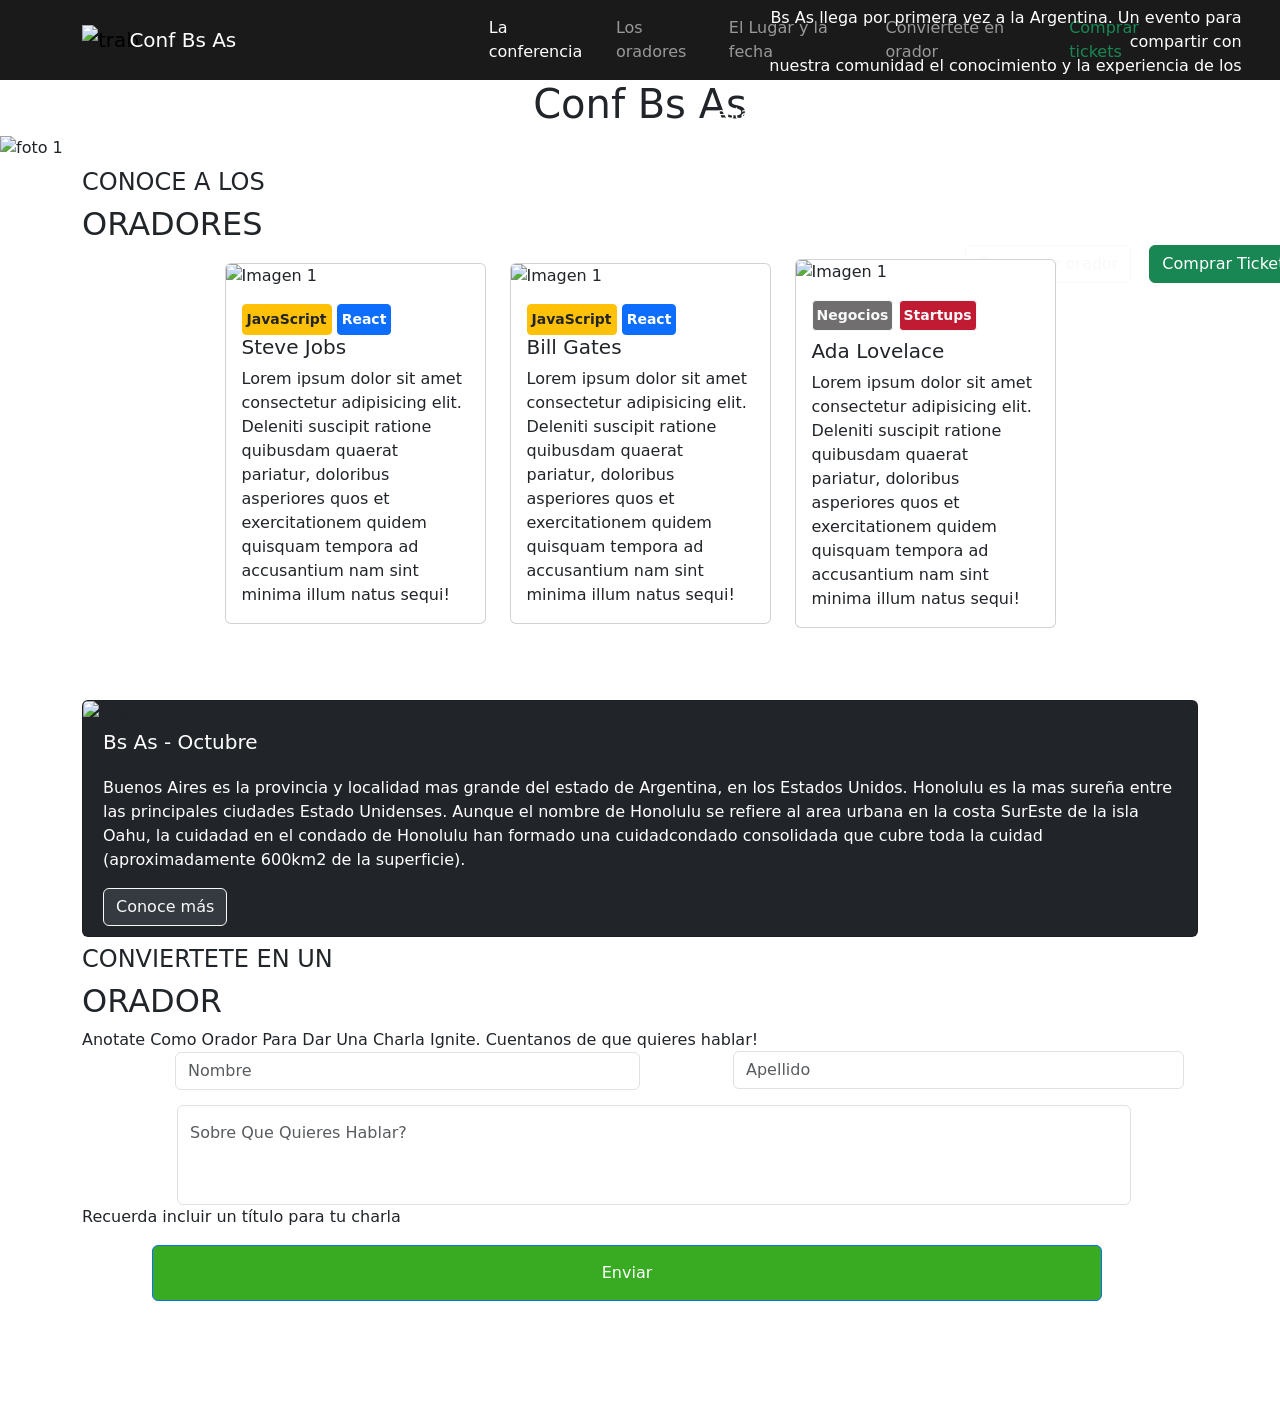
==== index.html @ 992aa5a9 "index corregido" ====
<!DOCTYPE html>
<html lang="es">

<head>
    <meta charset="UTF-8">
    <meta name="viewport" content="width=device-width, initial-scale=1.0">
    <title>Conf Bs As</title>
    <link rel="stylesheet" href="https://cdn.jsdelivr.net/npm/bootstrap@5.3.2/dist/css/bootstrap.min.css">
    <link rel="stylesheet" href="css/custom.css">
</head>
<body>
    <nav class="navbar navbar-expand-lg navbar-light" style="background-color: #1a1a1a;">
        <div class="container">
            <a class="navbar-brand" href="#" style="display: flex; align-items: center;">
                <img src="img/logo.png" width="15%" alt="trabajo practico codo a codo" class="d-inline-block align-top logo-img">
                <span class="text-white" style="font-weight: 300; margin-left: -10px;">Conf Bs As</span>
            </a>
            <button class="navbar-toggler" type="button" data-bs-toggle="collapse" data-bs-target="#navbarNav"
                aria-controls="navbarNav" aria-expanded="false" aria-label="Toggle navigation">
                <span class="navbar-toggler-icon"></span>
            </button>
            <div class="collapse navbar-collapse justify-content-end" id="navbarNav">
                <ul class="navbar-nav">
                    <li class="nav-item">
                        <a class="nav-link text-white" href="#" style="font-size: 16px;">La conferencia</a>
                    </li>
                    <li class="nav-item">
                        <a class="nav-link" href="#" style="font-size: 16px; color: #999999;">Los oradores</a>
                    </li>
                    <li class="nav-item">
                        <a class="nav-link" href="#" style="font-size: 16px; color: #999999;">El Lugar y la fecha</a>
                    </li>
                    <li class="nav-item">
                        <a class="nav-link" href="#" style="font-size: 16px; color: #999999;">Conviértete en orador</a>
                    </li>
                    <li class="nav-item">
                        <a class="nav-link text-success" href="#" style="font-size: 16px;">Comprar tickets</a>
                    </li>
                </ul>
            </div>
        </div>
    </nav>
    <h1 class="text-center custom-mt-3">Conf Bs As</h1>
    <div class="position-relative d-flex justify-content-center align-items-center vh-200">
        <div class="image-container"></div>
        <img src="img/foto1.jpg" class="d-block w-100 img-fluid ml-auto" alt="foto 1">
        <div class="position-absolute text-white p-6"
            style="width: 50%; top: 50%; left: 72%; transform: translate(-50%, -50%); padding-left: 100px;">
            <p style="text-align: right;">
                Bs As llega por primera vez a la Argentina. Un evento para compartir con <br>
                nuestra comunidad el conocimiento y la experiencia de los expertos que <br>
                están generando el futuro de internet. Ven a conocer a miembros del <br>
                evento, a otros estudiantes de Codo a Codo y los oradores de primer<br>
                nivel que tenemos para ti. ¡Te esperamos!
            </p>
            <div style="position: relative; right: -250px;">
                <button class="btn btn-custom">
                    <a href="#formulario" class="btn btn-outline-light border-transparent">Quiero ser orador</a>
                </button>
                <button class="btn btn-success text-white">Comprar Tickets</button>
            </div>
        </div>
    </div>
    <header class="jumbotron text-white">
        <div class="container text-center">
        </div>
    </header>

    <h4 class="container mt-2"> CONOCE A LOS </h4>
    <h2 class="container mt-2"> ORADORES </h2>
    <div class="container mt-3">
        <div class="row d-flex justify-content-center align-items-center">
            <div class="col-lg-3 col-md-6 mb-4">
                <div class="card">
                    <img src="img/foto6.jpg" class="card-img-top" alt="Imagen 1">
                    <div class="card-body">
                        <button class="btn btn-warning text-dark fw-bold btn-sm p-1">JavaScript</button>
                        <button class="btn btn-primary btn-sm fw-bold p-1">React</button>
                        <h5 class="card-title">Steve Jobs</h5>
                        <p class="card-text">Lorem ipsum dolor sit amet consectetur adipisicing elit.
                            Deleniti suscipit ratione quibusdam quaerat pariatur,
                            doloribus asperiores quos et exercitationem quidem quisquam
                            tempora ad accusantium nam sint minima illum natus sequi!</p>
                    </div>
                </div>
            </div>
            <div class="col-lg-3 col-md-6 mb-4">
                <div class="card ">
                    <img src="img/foto2.jpg" class="card-img-top" alt="Imagen 1">
                    <div class="card-body">
                        <button class="btn btn-warning text-dark fw-bold btn-sm p-1">JavaScript</button>
                        <button class="btn btn-primary btn-sm fw-bold p-1">React</button>
                        <h5 class="card-title">Bill Gates</h5>
                        <p class="card-text">Lorem ipsum dolor sit amet consectetur adipisicing elit.
                            Deleniti suscipit ratione quibusdam quaerat pariatur,
                            doloribus asperiores quos et exercitationem quidem quisquam
                            tempora ad accusantium nam sint minima illum natus sequi!</p>
                    </div>
                </div>
            </div>
            <div class="col-lg-3 col-md-6 mb-4">
                <div class="card">
                    <img src="img/foto3.jpg" class="card-img-top" alt="Imagen 1">
                    <div class="card-body">
                        <button class="btn btn-light text-light fw-bold mb-2 btn-sm p-1"
                            style="background-color: #5d5b5be0;">Negocios</button>
                        <button class="btn btn-light text-light fw-bold mb-2 btn-sm p-1"
                            style="background-color: #c11a33;">Startups</button>
                        <h5 class="card-title">Ada Lovelace</h5>
                        <p class="card-text">Lorem ipsum dolor sit amet consectetur adipisicing elit.
                            Deleniti suscipit ratione quibusdam quaerat pariatur,
                            doloribus asperiores quos et exercitationem quidem quisquam
                            tempora ad accusantium nam sint minima illum natus sequi!</p>
                    </div>
                </div>
            </div>
        </div>
    </div>    
    </section>
    <section class="container mt-5">
        <div class="card horizontal-card bg-dark">
            <img src="img/foto11.jpg" class="card-img-top w-50" alt="Imagen 2">
            <div class="card-body align-items-start text-start" style="margin-left: 10px; padding: 10px;">
                <h5 class="card-title" style="margin-top: -5px; color: white;">Bs As - Octubre</h5>
                <br>
                <p class="card-text" style="margin-top: -10px; color: white;">
                    Buenos Aires es la provincia y localidad mas grande del estado de Argentina,
                    en los Estados Unidos. Honolulu es la mas sureña entre las principales ciudades
                    Estado Unidenses. Aunque el nombre de Honolulu se refiere al area urbana en la
                    costa SurEste de la isla Oahu, la cuidadad en el condado de Honolulu han formado
                    una cuidadcondado consolidada que cubre toda la cuidad (aproximadamente 600km2 de
                    la superficie).</p>
                <button class="btn btn-outline-light ms-auto" style="background-color: #343a40;">Conoce más</button>
            </div>
        </div>
    </section>

    </div>
    </section>
    <h4 class="container mt-2"> CONVIERTETE EN UN </h4>
    <h2 class="container mt-2"> ORADOR</h2>
    <section class="container mt-7" id="formulario">
        <form class="mx-auto">
            <div class="form-row mb-3">
                <div class="form-row">
                    <label for="mensaje">Anotate Como Orador Para Dar Una Charla Ignite. Cuentanos de que quieres hablar!</label>
                    <div class="form-group col-md-5 offset-md-1 mb-3">
                        <input type="text" class="form-control" id="nombre" placeholder="Nombre"> 
                    </div>
                    <div class="form-group col-md-7 offset-md-7 mb-3" style="margin-top:-55px; padding-right: 200px;">
                        <input type="text" class="form-control" id="apellido" placeholder="Apellido">
                    </div>
                </div>
                <div class="form-group" style="margin-left: 95px;">
                    <input type="text" class="form-control col-md-" id="mensaje" placeholder="Sobre Que Quieres Hablar?" style="height: 100px; width: 954px; padding-bottom: 52px; ">
                </div> 
                <label for="mensaje" style="margin-right: 646px;">Recuerda incluir un título para tu charla</label>
                <br>                         
                <button type="submit" class="btn btn-primary btn-block mt-3" style="background-color: #39ab23; width: 950px; margin-left: 70px; margin-right: 40px; color: white; padding: 15px;">Enviar</button>
            </form>
    </section>
    <footer class=" text-light py-4">
        <footer class="text-white text-center py-1">
            <div class="container">
                <div class="row">
                    <div class="col">
                        <p class="mb-1">Preguntas frecuentes</p>
                    </div>
                    <div class="col">
                        <p class="mb-1">Contactos</p>
                    </div>
                    <div class="col">
                        <p class="mb-1">Prensa</p>
                    </div>
                    <div class="col">
                        <p class="mb-1">Conferencias</p>
                    </div>
                    <div class="col">
                        <p class="mb-1">Términos y condiciones</p>
                    </div>
                    <div class="col">
                        <p class="mb-1">Privacidad</p>
                    </div>
                    <div class="col">
                        <p class="mb-1">Estudiantes</p>
                    </div>
                </div>
            </div>
        </footer>
    </footer>
    <script src="https://cdn.jsdelivr.net/npm/bootstrap@5.3.2/dist/js/bootstrap.bundle.min.js"></script>
</body>

</html>
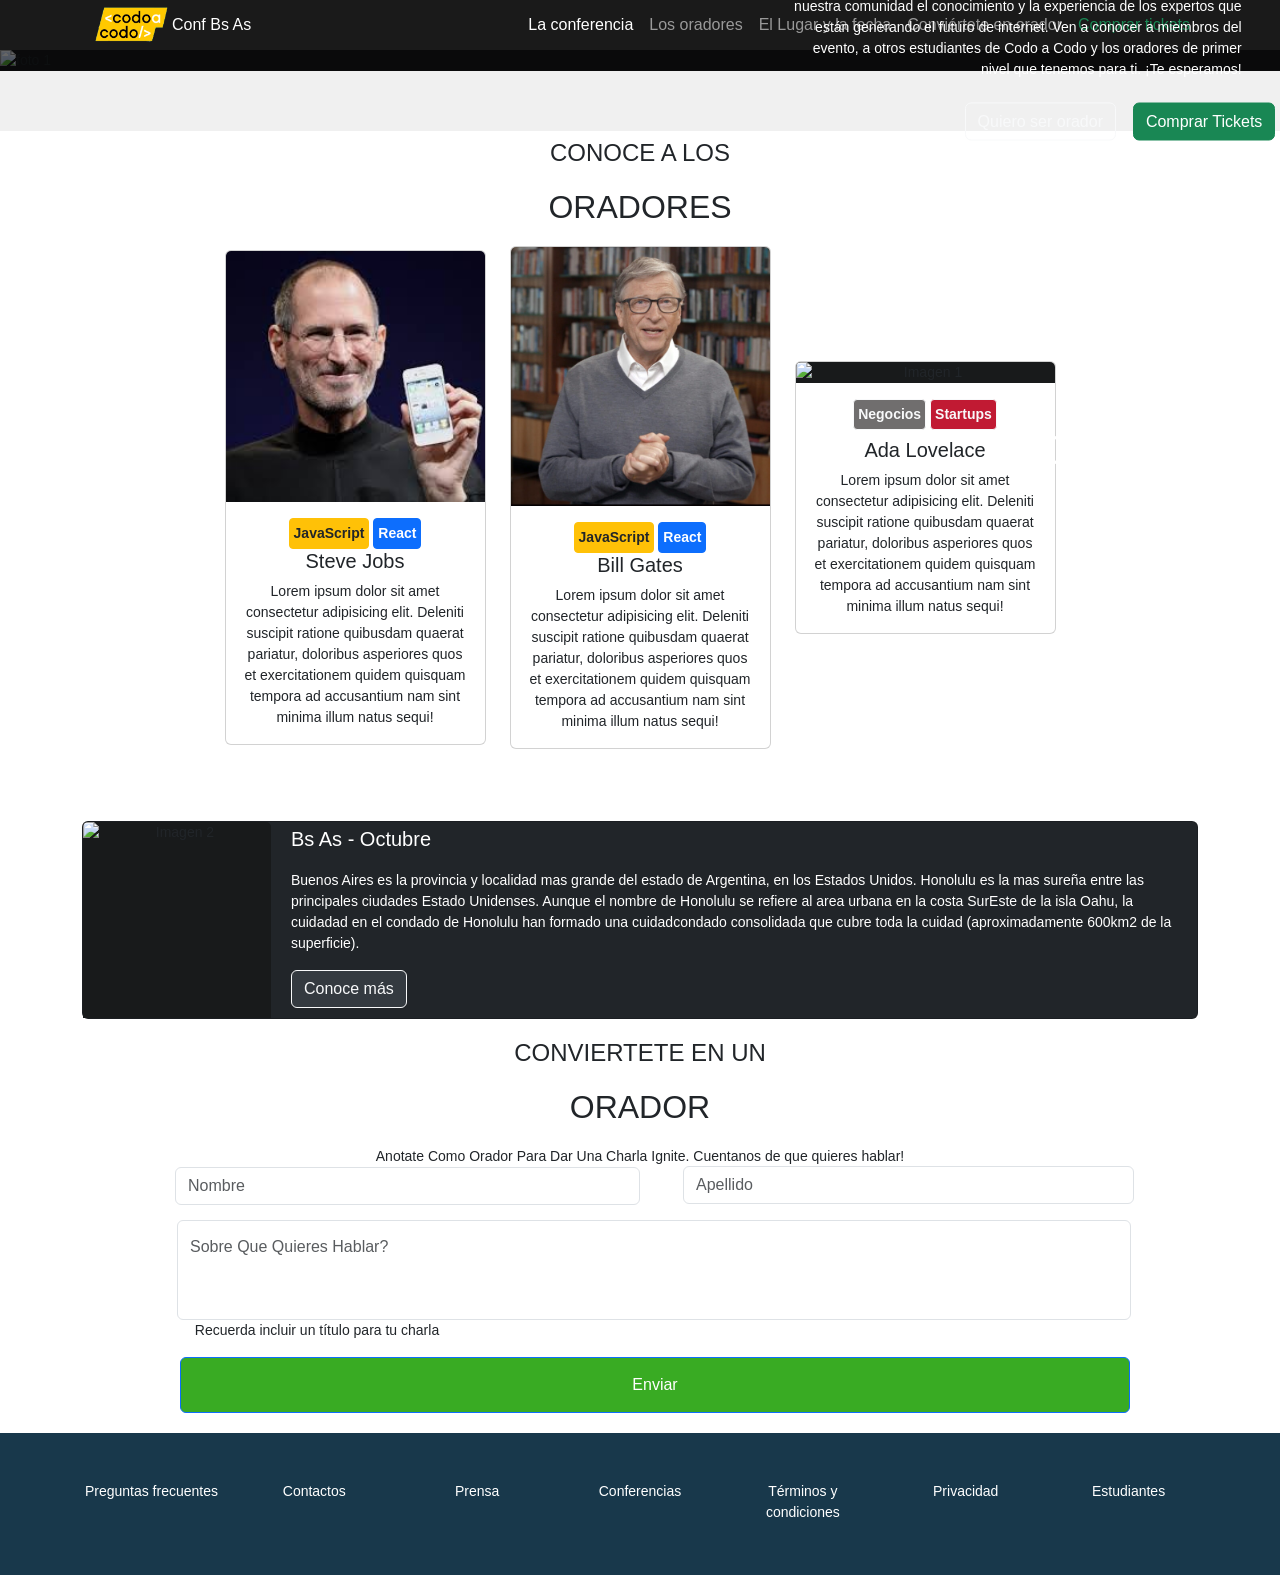
==== commit a4ecd340: "rutas agregadas faltan algunas media" ====
--- a/index.html
+++ b/index.html
@@ -6,13 +6,13 @@
     <meta name="viewport" content="width=device-width, initial-scale=1.0">
     <title>Conf Bs As</title>
     <link rel="stylesheet" href="https://cdn.jsdelivr.net/npm/bootstrap@5.3.2/dist/css/bootstrap.min.css">
-    <link rel="stylesheet" href="css/custom.css">
+    <link rel="stylesheet" href="assets/css/custom.css">
 </head>
 <body>
     <nav class="navbar navbar-expand-lg navbar-light" style="background-color: #1a1a1a;">
         <div class="container">
             <a class="navbar-brand" href="#" style="display: flex; align-items: center;">
-                <img src="img/logo.png" width="15%" alt="trabajo practico codo a codo" class="d-inline-block align-top logo-img">
+                <img src="assets/img/logo.png" width="15%" alt="trabajo practico codo a codo" class="d-inline-block align-top logo-img">
                 <span class="text-white" style="font-weight: 300; margin-left: -10px;">Conf Bs As</span>
             </a>
             <button class="navbar-toggler" type="button" data-bs-toggle="collapse" data-bs-target="#navbarNav"
@@ -43,7 +43,7 @@
     <h1 class="text-center custom-mt-3">Conf Bs As</h1>
     <div class="position-relative d-flex justify-content-center align-items-center vh-200">
         <div class="image-container"></div>
-        <img src="img/foto1.jpg" class="d-block w-100 img-fluid ml-auto" alt="foto 1">
+        <img src="assets/img/foto1.jpg" class="d-block w-100 img-fluid ml-auto" alt="foto 1">
         <div class="position-absolute text-white p-6"
             style="width: 50%; top: 50%; left: 72%; transform: translate(-50%, -50%); padding-left: 100px;">
             <p style="text-align: right;">
@@ -72,7 +72,7 @@
         <div class="row d-flex justify-content-center align-items-center">
             <div class="col-lg-3 col-md-6 mb-4">
                 <div class="card">
-                    <img src="img/foto6.jpg" class="card-img-top" alt="Imagen 1">
+                    <img src="assets/img/FOTO6.jpg" class="card-img-top" alt="Imagen 1">
                     <div class="card-body">
                         <button class="btn btn-warning text-dark fw-bold btn-sm p-1">JavaScript</button>
                         <button class="btn btn-primary btn-sm fw-bold p-1">React</button>
@@ -86,7 +86,7 @@
             </div>
             <div class="col-lg-3 col-md-6 mb-4">
                 <div class="card ">
-                    <img src="img/foto2.jpg" class="card-img-top" alt="Imagen 1">
+                    <img src="assets/img/foto2.jpg" class="card-img-top" alt="Imagen 1">
                     <div class="card-body">
                         <button class="btn btn-warning text-dark fw-bold btn-sm p-1">JavaScript</button>
                         <button class="btn btn-primary btn-sm fw-bold p-1">React</button>
@@ -100,7 +100,7 @@
             </div>
             <div class="col-lg-3 col-md-6 mb-4">
                 <div class="card">
-                    <img src="img/foto3.jpg" class="card-img-top" alt="Imagen 1">
+                    <img src="assets/img/foto3.jpg" class="card-img-top" alt="Imagen 1">
                     <div class="card-body">
                         <button class="btn btn-light text-light fw-bold mb-2 btn-sm p-1"
                             style="background-color: #5d5b5be0;">Negocios</button>
@@ -119,7 +119,7 @@
     </section>
     <section class="container mt-5">
         <div class="card horizontal-card bg-dark">
-            <img src="img/foto11.jpg" class="card-img-top w-50" alt="Imagen 2">
+            <img src="assets/img/foto11.jpg" class="card-img-top w-50" alt="Imagen 2">
             <div class="card-body align-items-start text-start" style="margin-left: 10px; padding: 10px;">
                 <h5 class="card-title" style="margin-top: -5px; color: white;">Bs As - Octubre</h5>
                 <br>
--- a/assets/css/custom.css
+++ b/assets/css/custom.css
@@ -0,0 +1,299 @@
+body {
+    font-family: 'Montserrat', sans-serif;
+    margin: 0;
+    padding: 0;
+    width: 100%;
+    overflow-x: hidden;
+    font-size: 14px;
+}
+
+.container {
+    width: 100%;
+    margin-top: 20px;
+    margin-bottom: 20px;
+    text-align: center;
+}
+
+.custom-mt-3 {
+    margin-top: 0 rem;
+    margin-left: 0;
+    margin-right: 20px;
+}
+
+.image-container {
+    position: absolute;
+    top: 0;
+    left: 0;
+    width: 100%;
+    height: 100%;
+    background: black;
+    opacity: 0.6;
+}
+
+.image-container img {
+    width: 100%;
+    height: auto;
+}
+
+.navbar {
+    max-height: 100px;
+    padding: 1rem 1rem;
+    height: 50px;
+}
+
+.navbar-brand img {
+    width: 100px;
+}
+
+.navbar-brand span {
+    font-size: 16px;
+}
+
+.jumbotron {
+    background-color: #f0f0f0;
+}
+
+.horizontal-card {
+    display: flex;
+    flex-direction: row;
+    align-items: center;
+}
+
+div {
+    position: relative;
+}
+
+h1 {
+    position: absolute;
+    top: 50%;
+    right: 20px;
+    transform: translateY(-50%);
+    color: white;
+    z-index: 1;
+}
+
+#nombre {
+    margin-right: 10px;
+}
+
+#apellido {
+    margin-left: -50px;
+}
+
+footer {
+    background-color: #18384b;
+}
+
+img {
+    background-color: #181a1b;
+}
+
+.logo-img {
+    background-color: #1a1a1a;
+}
+
+
+
+@media (min-width: 500px) {
+    .container {
+        width: 100%;
+        margin-top: 20px;
+        margin-bottom: 20px;
+        text-align: center;
+    }
+
+    .custom-mt {
+        margin-top: 1rem;
+        margin-left: 0;
+        margin-right: 20px;
+    }
+
+    .image-container {
+        position: absolute;
+        top: 0;
+        left: 0;
+        width: 100%;
+        height: 100%;
+        background: black;
+        opacity: 0.6;
+    }
+
+    .image-container img {
+        width: 100%;
+        height: 80%;
+        object-fit: cover;
+    }
+
+    .navbar {
+        max-height: 100px;
+        padding: 1rem 1rem;
+        height: 50px;
+    }
+
+    .navbar-brand img {
+        width: 100px;
+    }
+
+    .navbar-brand span {
+        font-size: 16px;
+    }
+
+    .jumbotron {
+        background-color: #f0f0f0;
+        padding: 20px;
+    }
+
+    .horizontal-card {
+        display: flex;
+        flex-direction: row;
+        align-items: stretch;
+    }
+
+    footer {
+        background-color: #18384b;
+        text-align: center;
+        padding: 20px 0;
+    }
+}
+
+
+@media (min-width: 650px) and (max-width: 600px) {
+    .container {
+        width: 100%;
+        margin-top: 20px;
+        margin-bottom: 20px;
+        text-align: center;
+    }
+
+    .custom-mt {
+        margin-top: 1rem;
+        margin-left: 0;
+        margin-right: 20px;
+    }
+
+    .image-container {
+        position: absolute;
+        top: 0;
+        left: 0;
+        width: 100%;
+        height: 100%;
+        background: black;
+        opacity: 0.6;
+    }
+
+    .image-container img {
+        width: 100%;
+        height: 80%;
+        object-fit: cover;
+    }
+
+    .navbar {
+        max-height: 100px;
+        padding: 1rem 1rem;
+        height: 50px;
+    }
+
+    .navbar-brand img {
+        width: 100px;
+    }
+
+    .navbar-brand span {
+        font-size: 16px;
+    }
+
+    .jumbotron {
+        background-color: #f0f0f0;
+        padding: 20px;
+    }
+
+    .horizontal-card {
+        display: flex;
+        flex-direction: row;
+        align-items: stretch;
+    }
+
+    footer {
+        background-color: #18384b;
+        text-align: center;
+        padding: 20px 0;
+    }
+}
+
+
+@media (max-width: 767px) {
+    .container {
+        width: 80%;
+    }
+
+    .custom-mt {
+        margin-top: 1rem;
+        margin-left: 0;
+        margin-right: 20px;
+    }
+
+    .image-container img {
+        height: auto;
+    }
+
+    .navbar {
+        max-height: 100px;
+        padding: 0.5rem 0.5rem;
+        height: 50px;
+    }
+
+    .navbar-brand img {
+        width: 80px;
+    }
+
+    .navbar-brand span {
+        font-size: 14px;
+    }
+
+    .jumbotron {
+        background-color: #f0f0f0;
+        padding: 10px;
+    }
+
+    .horizontal-card {
+        display: block;
+        text-align: center;
+        width: 100%;
+       height: auto;
+    }
+
+    .card {
+        margin-bottom: 20px;
+    }
+
+    .card img {
+        width: 100%;
+        height: auto;
+    }
+
+    .card-body {
+        padding: 10px;
+    }
+
+    .form-row {
+        flex-direction: column;
+        align-items: center;
+    }
+
+    #nombre,
+    #apellido,
+    #mensaje {
+        width: 100%;
+        max-width: 300px;
+    }
+
+    .btn-primary {
+        width: 100%;
+        max-width: 300px;
+    }
+
+    footer {
+        background-color: #18384b;
+        text-align: center;
+        padding: 10px 0;
+    }
+}
